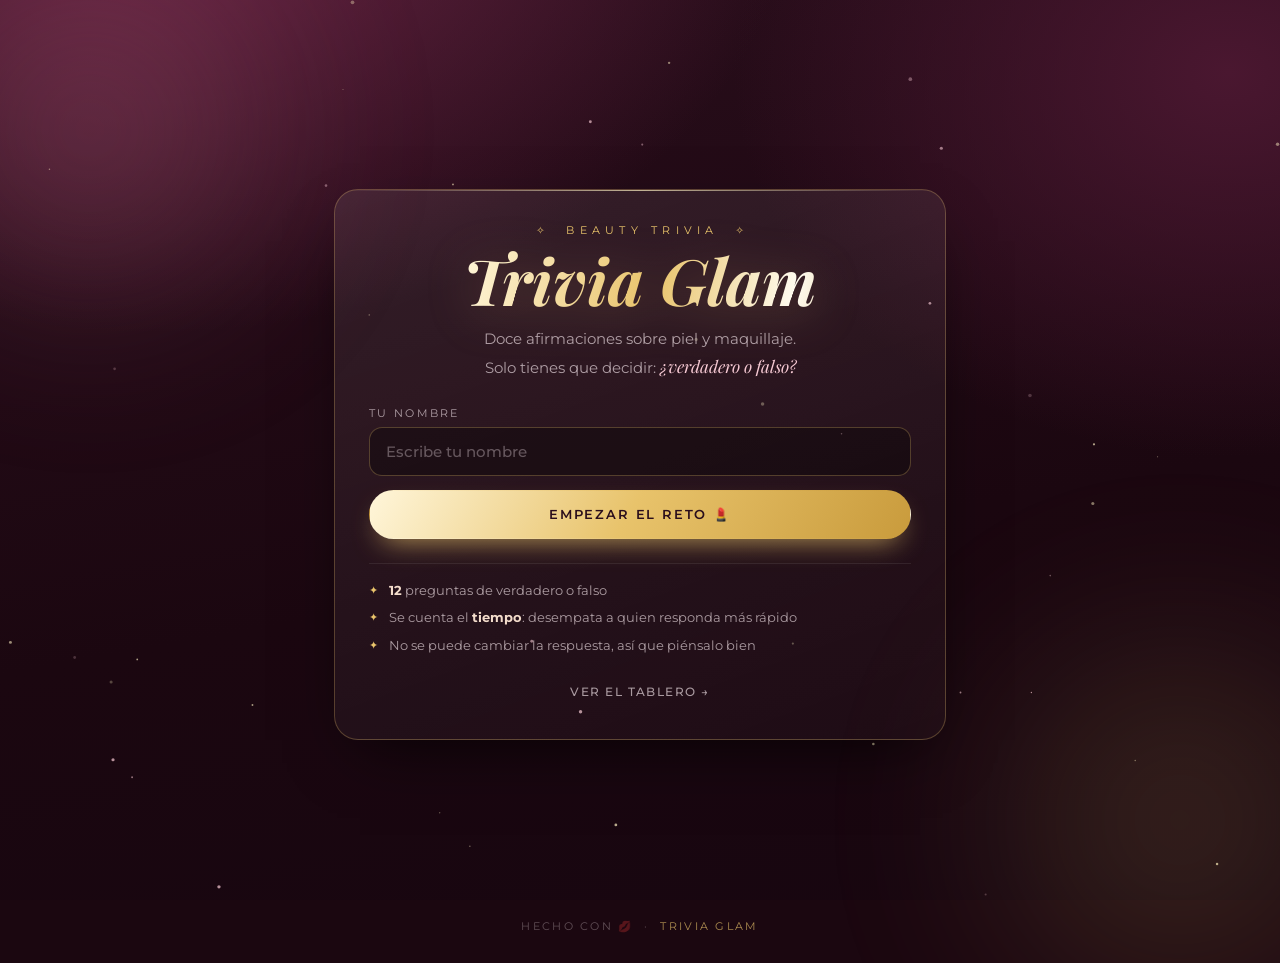
==== trivia-glam/index.html @ a7799510 "Añade Trivia Glam: reto de maquillaje con resultado y Top 10 Trivia estática de verdadero o falso, e" ====
<!DOCTYPE html>
<html lang="es">
<head>
<meta charset="UTF-8" />
<meta name="viewport" content="width=device-width, initial-scale=1.0, viewport-fit=cover" />
<title>Trivia Glam · Reto de Maquillaje</title>
<meta name="description" content="Trivia de verdadero o falso sobre maquillaje y cuidado de la piel, con resultado y Top 10." />
<meta name="theme-color" content="#2A0E1C" />
<link rel="icon" href="data:image/svg+xml,<svg xmlns='http://www.w3.org/2000/svg' viewBox='0 0 100 100'><text y='.9em' font-size='90'>💋</text></svg>" />
<link rel="preconnect" href="https://fonts.googleapis.com" />
<link rel="preconnect" href="https://fonts.gstatic.com" crossorigin />
<link href="https://fonts.googleapis.com/css2?family=Playfair+Display:ital,wght@0,500;0,700;1,600&family=Montserrat:wght@300;400;500;600;700&display=swap" rel="stylesheet" />
<link rel="stylesheet" href="css/styles.css" />
</head>
<body>

<canvas id="bgSparkles" class="bg-sparkles" aria-hidden="true"></canvas>
<div class="bg-glow bg-glow--1" aria-hidden="true"></div>
<div class="bg-glow bg-glow--2" aria-hidden="true"></div>

<main class="stage">

  <!-- ============ 1 · BIENVENIDA ============ -->
  <section class="screen is-active" id="scWelcome">
    <div class="card card--hero">
      <p class="kicker reveal" style="--d:.05s">✧ &nbsp;Beauty Trivia&nbsp; ✧</p>
      <h1 class="display reveal" style="--d:.14s"><span class="shine">Trivia Glam</span></h1>
      <p class="lead reveal" style="--d:.24s">
        Doce afirmaciones sobre piel y maquillaje.<br />Solo tienes que decidir: <em>¿verdadero o falso?</em>
      </p>

      <form class="entry reveal" style="--d:.34s" id="startForm" autocomplete="off">
        <label class="field">
          <span class="field__label">Tu nombre</span>
          <input id="nameInput" list="participantes" placeholder="Escribe tu nombre" required maxlength="40" />
        </label>
        <datalist id="participantes"></datalist>
        <button class="btn btn--gold btn--lg" type="submit">Empezar el reto 💄</button>
      </form>

      <ul class="rules reveal" style="--d:.44s">
        <li><b>12</b> preguntas de verdadero o falso</li>
        <li>Se cuenta el <b>tiempo</b>: desempata a quien responda más rápido</li>
        <li>No se puede cambiar la respuesta, así que piénsalo bien</li>
      </ul>

      <button class="link-btn link-btn--quiet reveal" style="--d:.5s" id="toBoardFromHome" type="button">Ver el tablero →</button>
    </div>
  </section>

  <!-- ============ 2 · PREGUNTAS ============ -->
  <section class="screen" id="scQuiz">
    <div class="quiz-top">
      <div class="progress">
        <div class="progress__bar"><span id="progressFill"></span></div>
        <span class="progress__count" id="progressCount">1 / 12</span>
      </div>
      <span class="timer" id="timer">0:00</span>
    </div>

    <div class="card card--question" id="questionCard">
      <p class="q-num" id="qNum">Pregunta 01</p>
      <p class="q-text" id="qText">—</p>

      <div class="answers" id="answers">
        <button class="ans ans--true" data-value="true" type="button">
          <span class="ans__mark">✓</span><span>Verdadero</span>
        </button>
        <button class="ans ans--false" data-value="false" type="button">
          <span class="ans__mark">✕</span><span>Falso</span>
        </button>
      </div>

      <div class="feedback" id="feedback" hidden>
        <p class="feedback__title" id="fbTitle">—</p>
        <p class="feedback__why" id="fbWhy">—</p>
        <button class="btn btn--gold" id="nextBtn" type="button">Siguiente</button>
      </div>
    </div>

    <p class="who">Respondiendo: <b id="whoName">—</b></p>
  </section>

  <!-- ============ 3 · RESULTADO ============ -->
  <section class="screen" id="scResult">
    <div class="card card--result">
      <p class="kicker">✧ &nbsp;Tu resultado&nbsp; ✧</p>
      <h2 class="display display--sm" id="resName">—</h2>

      <div class="score">
        <svg class="score__ring" viewBox="0 0 120 120" aria-hidden="true">
          <circle class="score__track" cx="60" cy="60" r="52" />
          <circle class="score__fill" id="scoreArc" cx="60" cy="60" r="52" />
        </svg>
        <div class="score__center">
          <span class="score__num" id="scoreNum">0</span>
          <span class="score__of">de 12</span>
        </div>
      </div>

      <p class="verdict" id="verdict">—</p>
      <p class="res-time">Tiempo: <b id="resTime">0:00</b></p>

      <div class="code-box">
        <p class="code-box__label">Tu código de resultado</p>
        <code id="resCode">—</code>
        <p class="code-box__hint">Cópialo y mándalo al grupo para entrar al Top 10.</p>
      </div>

      <div class="actions">
        <button class="btn btn--gold" id="copyResult" type="button">Copiar para el grupo</button>
        <button class="btn btn--ghost" id="toBoard" type="button">Ver tablero</button>
        <button class="btn btn--ghost" id="retry" type="button">Repetir</button>
      </div>

      <details class="review">
        <summary>Ver mis respuestas</summary>
        <ol class="review__list" id="reviewList"></ol>
      </details>
    </div>
  </section>

  <!-- ============ 4 · TABLERO ============ -->
  <section class="screen" id="scBoard">
    <div class="card">
      <div class="card__head">
        <h2 class="display display--xs">Top 10</h2>
        <span class="badge" id="boardCount">0</span>
      </div>

      <div class="podium" id="podium"></div>
      <ol class="rank" id="rank"></ol>
      <p class="board-empty" id="boardEmpty">Todavía no hay resultados. Pega abajo los códigos que te manden 👇</p>

      <details class="loader" id="loaderBox">
        <summary>Cargar resultados</summary>
        <p class="loader__hint">
          Pega aquí los códigos que te envíen —puede ser la conversación entera, se detectan solos—
          y pulsa <b>Agregar</b>.
        </p>
        <textarea id="codesInput" rows="5" spellcheck="false" placeholder="GLAM-… GLAM-… GLAM-…"></textarea>
        <div class="loader__actions">
          <button class="btn btn--gold" id="addCodes" type="button">Agregar</button>
          <button class="btn btn--ghost" id="copyTop" type="button">Copiar Top 10</button>
          <button class="btn btn--ghost btn--danger" id="clearBoard" type="button">Vaciar tablero</button>
        </div>
        <p class="loader__status" id="loaderStatus"></p>

        <div class="manual">
          <p class="loader__hint">¿Alguien te mandó una captura? Agrégala a mano:</p>
          <div class="manual__row">
            <input id="mName" placeholder="Nombre" maxlength="40" />
            <input id="mScore" type="number" min="0" max="12" placeholder="Aciertos" />
            <input id="mTime" placeholder="Tiempo (1:45)" />
            <button class="btn btn--ghost" id="addManual" type="button">Agregar</button>
          </div>
        </div>
      </details>

      <button class="link-btn link-btn--quiet" id="backHome" type="button">← Volver al inicio</button>
    </div>
  </section>

</main>

<footer class="foot">Hecho con 💋 &nbsp;·&nbsp; <span>Trivia Glam</span></footer>

<script src="js/preguntas.js"></script>
<script src="js/participantes.js"></script>
<script src="js/app.js"></script>
</body>
</html>
---- trivia-glam/css/styles.css ----
/* ============================================================
   Trivia Glam · reto de maquillaje
   Misma familia visual que la ruleta del sorteo:
   vino profundo, oro, rosa empolvado.
   ============================================================ */

:root{
  --wine-900:#1B0710;
  --wine-800:#2A0E1C;
  --plum:#5A1F3D;
  --rose:#E2879B;
  --rose-soft:#F6C9D3;
  --nude:#F3DCCB;
  --gold:#E8C36B;
  --gold-lt:#FFF3C4;
  --green:#7FD1A6;
  --red:#F2879A;
  --ink:#FFF1F5;
  --ink-dim:rgba(255,241,245,.62);
  --line:rgba(232,195,107,.28);
  --glass:rgba(255,255,255,.05);

  --serif:"Playfair Display","Didot","Bodoni MT","Hoefler Text",Garamond,Georgia,serif;
  --sans:"Montserrat","Avenir Next",system-ui,-apple-system,"Segoe UI",Roboto,sans-serif;

  --shadow:0 26px 64px -26px rgba(0,0,0,.8);
  color-scheme:dark;
}

*{box-sizing:border-box}
html,body{height:100%}
html{background:var(--wine-900)}
[hidden]{display:none!important}

body{
  margin:0;font-family:var(--sans);color:var(--ink);
  background:
    radial-gradient(1100px 760px at 12% -12%, #6B2545 0%, transparent 58%),
    radial-gradient(900px 700px at 96% 8%, #4A1730 0%, transparent 55%),
    linear-gradient(170deg,var(--wine-800) 0%, var(--wine-900) 60%, #170610 100%);
  background-attachment:fixed;
  -webkit-font-smoothing:antialiased;
  overflow-x:hidden;
}

.bg-sparkles{position:fixed;inset:0;width:100%;height:100%;z-index:0;pointer-events:none}
.bg-glow{position:fixed;border-radius:50%;filter:blur(90px);opacity:.34;z-index:0;pointer-events:none;animation:drift 24s ease-in-out infinite alternate}
.bg-glow--1{width:480px;height:480px;left:-150px;top:-110px;background:radial-gradient(circle,#C4708A,transparent 68%)}
.bg-glow--2{width:520px;height:520px;right:-160px;bottom:-180px;background:radial-gradient(circle,#E8C36B,transparent 70%);opacity:.2;animation-delay:-9s}
@keyframes drift{0%{transform:translate3d(0,0,0)}100%{transform:translate3d(30px,-40px,0) scale(1.1)}}

.reveal{opacity:0;transform:translateY(20px);animation:reveal .8s cubic-bezier(.2,.8,.25,1) forwards;animation-delay:var(--d,0s)}
@keyframes reveal{to{opacity:1;transform:none}}

/* ---------- layout ---------- */
.stage{
  position:relative;z-index:2;
  max-width:660px;margin:0 auto;
  padding:clamp(22px,5vw,52px) clamp(16px,4vw,24px) 24px;
  min-height:100%;display:flex;flex-direction:column;justify-content:center;
}
.screen{display:none}
.screen.is-active{display:block;animation:screenIn .5s cubic-bezier(.2,.85,.3,1) both}
@keyframes screenIn{from{opacity:0;transform:translateY(14px) scale(.99)}to{opacity:1;transform:none}}

.card{
  position:relative;border-radius:24px;padding:clamp(22px,4.6vw,34px);
  background:linear-gradient(160deg,rgba(255,255,255,.08),rgba(255,255,255,.022));
  border:1px solid var(--line);box-shadow:var(--shadow);backdrop-filter:blur(14px);
  overflow:hidden;
}
.card::before{content:"";position:absolute;inset:0 0 auto;height:1px;background:linear-gradient(90deg,transparent,rgba(255,243,196,.7),transparent)}
.card--hero,.card--result{text-align:center}
.card__head{display:flex;align-items:center;justify-content:space-between;gap:12px;margin-bottom:16px}

/* ---------- tipografía ---------- */
.kicker{margin:0 0 10px;font-size:10.5px;letter-spacing:.5em;text-transform:uppercase;color:var(--gold);text-indent:.5em}
.display{
  margin:0;font-family:var(--serif);font-weight:700;font-style:italic;line-height:1.02;
  font-size:clamp(38px,9vw,64px);text-wrap:balance;
}
.display--sm{font-size:clamp(26px,6vw,40px)}
.display--xs{font-size:clamp(22px,5vw,30px);font-style:normal;font-weight:600;letter-spacing:.02em}
.shine{
  background:linear-gradient(100deg,#FFF6DA 0%,#E8C36B 22%,#FFFBEF 38%,#C99B3C 55%,#FFF3C4 72%,#E8C36B 100%);
  background-size:250% 100%;-webkit-background-clip:text;background-clip:text;color:transparent;
  animation:shine 7s linear infinite;filter:drop-shadow(0 6px 24px rgba(232,195,107,.26));
}
@keyframes shine{to{background-position:250% 50%}}
.lead{margin:14px auto 0;max-width:38ch;font-size:15px;line-height:1.7;color:var(--ink-dim)}
.lead em{color:var(--rose-soft);font-family:var(--serif);font-size:17px}

/* ---------- formulario ---------- */
.entry{margin-top:26px;display:flex;flex-direction:column;gap:14px}
.field{display:flex;flex-direction:column;gap:7px;text-align:left}
.field__label{font-size:10.5px;letter-spacing:.22em;text-transform:uppercase;color:var(--ink-dim)}
.field input,.manual__row input,#codesInput{
  width:100%;border-radius:13px;padding:14px 16px;
  background:rgba(0,0,0,.3);color:var(--ink);border:1px solid var(--line);
  font:500 15px var(--sans);outline:none;transition:border-color .25s,box-shadow .25s;
}
.field input::placeholder,.manual__row input::placeholder,#codesInput::placeholder{color:rgba(255,241,245,.32)}
.field input:focus,.manual__row input:focus,#codesInput:focus{border-color:var(--gold);box-shadow:0 0 0 3px rgba(232,195,107,.16)}

.rules{
  list-style:none;margin:24px 0 0;padding:18px 0 0;display:flex;flex-direction:column;gap:9px;
  border-top:1px solid rgba(255,255,255,.08);font-size:12.5px;color:var(--ink-dim);text-align:left;
}
.rules li{padding-left:20px;position:relative;line-height:1.5}
.rules li::before{content:"✦";position:absolute;left:0;color:var(--gold);font-size:11px}
.rules b{color:var(--nude)}

/* ---------- botones ---------- */
.btn{
  font:600 12px/1 var(--sans);letter-spacing:.14em;text-transform:uppercase;
  padding:14px 22px;border-radius:999px;cursor:pointer;border:1px solid transparent;
  transition:transform .22s cubic-bezier(.2,1.3,.4,1),box-shadow .22s,background .22s,color .22s;
}
.btn:hover{transform:translateY(-2px)}
.btn:active{transform:translateY(0)}
.btn:focus-visible{outline:2px solid var(--gold);outline-offset:3px}
.btn--lg{padding:17px 26px;font-size:13px}
.btn--gold{color:#2A0E1C;background:linear-gradient(120deg,#FFF6DA,#E8C36B 48%,#C99B3C);box-shadow:0 12px 28px -12px rgba(232,195,107,.85);position:relative;overflow:hidden}
.btn--gold::after{
  content:"";position:absolute;top:0;left:-60%;width:40%;height:100%;
  background:linear-gradient(100deg,transparent,rgba(255,255,255,.7),transparent);
  transform:skewX(-20deg);animation:sweep 3.6s ease-in-out infinite;
}
@keyframes sweep{0%{left:-60%}45%,100%{left:130%}}
.btn--ghost{color:var(--rose-soft);border-color:var(--line);background:var(--glass)}
.btn--ghost:hover{color:var(--gold);border-color:var(--gold);background:rgba(232,195,107,.1)}
.btn--danger:hover{color:#FFC9D3;border-color:rgba(242,135,154,.7);background:rgba(242,135,154,.12)}

.link-btn{
  background:none;border:0;color:var(--rose);font:500 12px var(--sans);letter-spacing:.12em;
  text-transform:uppercase;cursor:pointer;padding:6px 2px;transition:color .25s;
}
.link-btn:hover{color:var(--gold)}
.link-btn--quiet{display:block;margin:22px auto 0;color:var(--ink-dim)}

/* ---------- quiz ---------- */
.quiz-top{display:flex;align-items:center;gap:14px;margin-bottom:16px}
.progress{flex:1;display:flex;align-items:center;gap:12px}
.progress__bar{flex:1;height:6px;border-radius:99px;background:rgba(255,255,255,.1);overflow:hidden}
.progress__bar span{
  display:block;height:100%;width:0;border-radius:99px;
  background:linear-gradient(90deg,#E2879B,#E8C36B);
  transition:width .5s cubic-bezier(.2,.9,.3,1);
}
.progress__count,.timer{
  font-size:11.5px;letter-spacing:.12em;color:var(--ink-dim);
  font-variant-numeric:tabular-nums;white-space:nowrap;
}
.timer{color:var(--gold);font-weight:600}

.card--question{min-height:340px;display:flex;flex-direction:column}
.q-num{margin:0 0 12px;font-size:10.5px;letter-spacing:.34em;text-transform:uppercase;color:var(--gold);text-indent:.34em}
.q-text{
  margin:0 0 26px;font-family:var(--serif);font-size:clamp(20px,4.6vw,27px);line-height:1.4;
  text-wrap:balance;color:var(--ink);
}
.answers{display:grid;grid-template-columns:1fr 1fr;gap:12px;margin-top:auto}
@media (max-width:420px){.answers{grid-template-columns:1fr}}
.ans{
  display:flex;align-items:center;justify-content:center;gap:10px;
  padding:20px 16px;border-radius:16px;cursor:pointer;
  font:600 13.5px var(--sans);letter-spacing:.1em;text-transform:uppercase;
  color:var(--ink);background:rgba(255,255,255,.06);border:1px solid rgba(255,255,255,.12);
  transition:transform .22s cubic-bezier(.2,1.3,.4,1),background .22s,border-color .22s,opacity .22s;
}
.ans:hover:not(:disabled){transform:translateY(-3px);background:rgba(255,255,255,.11);border-color:var(--gold)}
.ans:focus-visible{outline:2px solid var(--gold);outline-offset:3px}
.ans:disabled{cursor:default}
.ans__mark{
  width:26px;height:26px;border-radius:50%;display:grid;place-items:center;font-size:13px;
  background:rgba(255,255,255,.1);
}
.ans--true .ans__mark{color:var(--green)}
.ans--false .ans__mark{color:var(--red)}
.ans.is-right{background:rgba(127,209,166,.18);border-color:rgba(127,209,166,.75);animation:rightPop .5s cubic-bezier(.2,1.4,.4,1)}
.ans.is-wrong{background:rgba(242,135,154,.16);border-color:rgba(242,135,154,.7);animation:shake .4s}
.ans.is-dim{opacity:.34}
@keyframes rightPop{0%{transform:scale(1)}45%{transform:scale(1.05)}100%{transform:scale(1)}}
@keyframes shake{0%,100%{transform:translateX(0)}25%{transform:translateX(-6px)}75%{transform:translateX(6px)}}

.feedback{margin-top:18px;padding-top:18px;border-top:1px solid rgba(255,255,255,.1);animation:reveal .45s ease both}
.feedback__title{margin:0 0 8px;font:700 13px var(--sans);letter-spacing:.16em;text-transform:uppercase}
.feedback__title.ok{color:var(--green)}
.feedback__title.no{color:var(--red)}
.feedback__why{margin:0 0 16px;font-size:14px;line-height:1.65;color:var(--ink-dim)}
.who{margin:16px 0 0;text-align:center;font-size:11.5px;letter-spacing:.14em;text-transform:uppercase;color:rgba(255,241,245,.4)}
.who b{color:var(--rose-soft)}

/* ---------- resultado ---------- */
.score{position:relative;width:170px;height:170px;margin:22px auto 6px}
.score__ring{width:100%;height:100%;transform:rotate(-90deg)}
.score__track{fill:none;stroke:rgba(255,255,255,.1);stroke-width:9}
/* sin filter: un filtro aquí crea una capa que deja ver un rectángulo
   sobre el backdrop-filter de la tarjeta */
.score__fill{
  fill:none;stroke:var(--gold);stroke-width:9;stroke-linecap:round;
  stroke-dasharray:327;stroke-dashoffset:327;
  transition:stroke-dashoffset 1.3s cubic-bezier(.2,.9,.3,1);
}
.score__center{position:absolute;inset:0;display:grid;place-content:center;gap:2px;text-align:center}
.score__num{font-family:var(--serif);font-size:52px;font-weight:700;line-height:1;color:var(--gold-lt);font-variant-numeric:tabular-nums}
.score__of{font-size:10.5px;letter-spacing:.24em;text-transform:uppercase;color:var(--ink-dim)}
.verdict{margin:10px auto 0;max-width:34ch;font-family:var(--serif);font-style:italic;font-size:19px;color:var(--rose-soft);text-wrap:balance}
.res-time{margin:8px 0 0;font-size:12px;letter-spacing:.1em;text-transform:uppercase;color:var(--ink-dim)}
.res-time b{color:var(--nude);font-variant-numeric:tabular-nums}

.code-box{
  margin:24px 0 20px;padding:16px;border-radius:16px;
  background:rgba(0,0,0,.26);border:1px dashed rgba(232,195,107,.45);
}
.code-box__label{margin:0 0 8px;font-size:10px;letter-spacing:.24em;text-transform:uppercase;color:var(--gold)}
.code-box code{
  display:block;word-break:break-all;font:600 12.5px/1.6 ui-monospace,SFMono-Regular,Menlo,Consolas,monospace;
  color:var(--nude);
}
.code-box__hint{margin:10px 0 0;font-size:12px;color:var(--ink-dim);line-height:1.5}
.actions{display:flex;flex-wrap:wrap;gap:9px;justify-content:center}

.review{margin-top:22px;text-align:left}
.review summary{
  cursor:pointer;font-size:11.5px;letter-spacing:.14em;text-transform:uppercase;color:var(--ink-dim);
  padding:8px 0;list-style:none;
}
.review summary::-webkit-details-marker{display:none}
.review summary::before{content:"▸ ";color:var(--gold)}
.review[open] summary::before{content:"▾ "}
.review__list{margin:10px 0 0;padding-left:20px;display:flex;flex-direction:column;gap:10px}
.review__list li{font-size:13px;line-height:1.55;color:var(--ink-dim)}
.review__list li b{color:var(--nude);font-weight:600}
.review__list li.ok::marker{color:var(--green)}
.review__list li.no::marker{color:var(--red)}

/* ---------- tablero ---------- */
.badge{min-width:26px;text-align:center;font:600 12px var(--sans);padding:4px 10px;border-radius:999px;background:linear-gradient(120deg,#FFF3C4,#E8C36B);color:#2A0E1C}

.podium{display:grid;grid-template-columns:1fr 1.15fr 1fr;gap:8px;align-items:end;margin:4px 0 18px}
.podium:empty{display:none}
.pod{
  border-radius:16px 16px 10px 10px;padding:14px 8px 12px;text-align:center;
  background:linear-gradient(170deg,rgba(255,255,255,.1),rgba(255,255,255,.03));
  border:1px solid var(--line);animation:podIn .6s cubic-bezier(.2,1.2,.35,1) both;
}
.pod--1{border-color:rgba(232,195,107,.75);box-shadow:0 0 30px -8px rgba(232,195,107,.5);padding-top:22px;animation-delay:.1s}
.pod--2{animation-delay:.02s}
.pod--3{animation-delay:.16s}
@keyframes podIn{from{opacity:0;transform:translateY(16px)}to{opacity:1;transform:none}}
.pod__crown{font-size:22px;line-height:1}
.pod__name{margin:7px 0 3px;font-family:var(--serif);font-size:14px;line-height:1.25;color:var(--ink);word-break:break-word}
.pod__score{font-size:11px;letter-spacing:.1em;color:var(--gold);font-variant-numeric:tabular-nums}
.pod__time{font-size:10.5px;color:var(--ink-dim);font-variant-numeric:tabular-nums}

.rank{list-style:none;margin:0;padding:0;display:flex;flex-direction:column;gap:7px}
.rank li{
  display:flex;align-items:center;gap:12px;padding:11px 14px;border-radius:13px;
  background:rgba(255,255,255,.05);border:1px solid rgba(255,255,255,.08);font-size:13.5px;
  animation:reveal .45s ease both;
}
.rank li .pos{font-family:var(--serif);font-style:italic;color:var(--gold);min-width:22px;font-variant-numeric:tabular-nums}
.rank li .nm{flex:1;min-width:0;overflow:hidden;text-overflow:ellipsis;white-space:nowrap}
.rank li .sc{font-weight:600;color:var(--nude);font-variant-numeric:tabular-nums}
.rank li .tm{font-size:11.5px;color:var(--ink-dim);font-variant-numeric:tabular-nums;min-width:44px;text-align:right}
.board-empty{margin:6px 0 0;text-align:center;font-size:13px;font-style:italic;color:var(--ink-dim);line-height:1.6}

.loader{margin-top:22px;border-top:1px solid rgba(255,255,255,.09);padding-top:14px}
.loader summary{cursor:pointer;font-size:11.5px;letter-spacing:.14em;text-transform:uppercase;color:var(--gold);padding:6px 0;list-style:none}
.loader summary::-webkit-details-marker{display:none}
.loader summary::before{content:"▸ ";}
.loader[open] summary::before{content:"▾ ";}
.loader__hint{margin:10px 0;font-size:12.5px;line-height:1.6;color:var(--ink-dim)}
#codesInput{resize:vertical;font:500 12.5px/1.6 ui-monospace,SFMono-Regular,Menlo,Consolas,monospace}
.loader__actions{display:flex;flex-wrap:wrap;gap:8px;margin-top:10px}
.loader__status{margin:10px 0 0;font-size:12.5px;color:var(--gold);min-height:18px}
.manual{margin-top:16px;padding-top:14px;border-top:1px dashed rgba(255,255,255,.12)}
.manual__row{display:grid;grid-template-columns:1.4fr .8fr .9fr auto;gap:7px}
@media (max-width:560px){.manual__row{grid-template-columns:1fr 1fr}.manual__row .btn{grid-column:1/-1}}
.manual__row input{padding:11px 12px;font-size:13px}

.foot{
  position:relative;z-index:2;text-align:center;padding:20px 20px 30px;
  font-size:10.5px;letter-spacing:.22em;text-transform:uppercase;color:rgba(255,241,245,.3);
}
.foot span{color:var(--gold);opacity:.7}

@media (prefers-reduced-motion:reduce){
  *,*::before,*::after{animation-duration:.01ms!important;animation-iteration-count:1!important;transition-duration:.01ms!important}
}
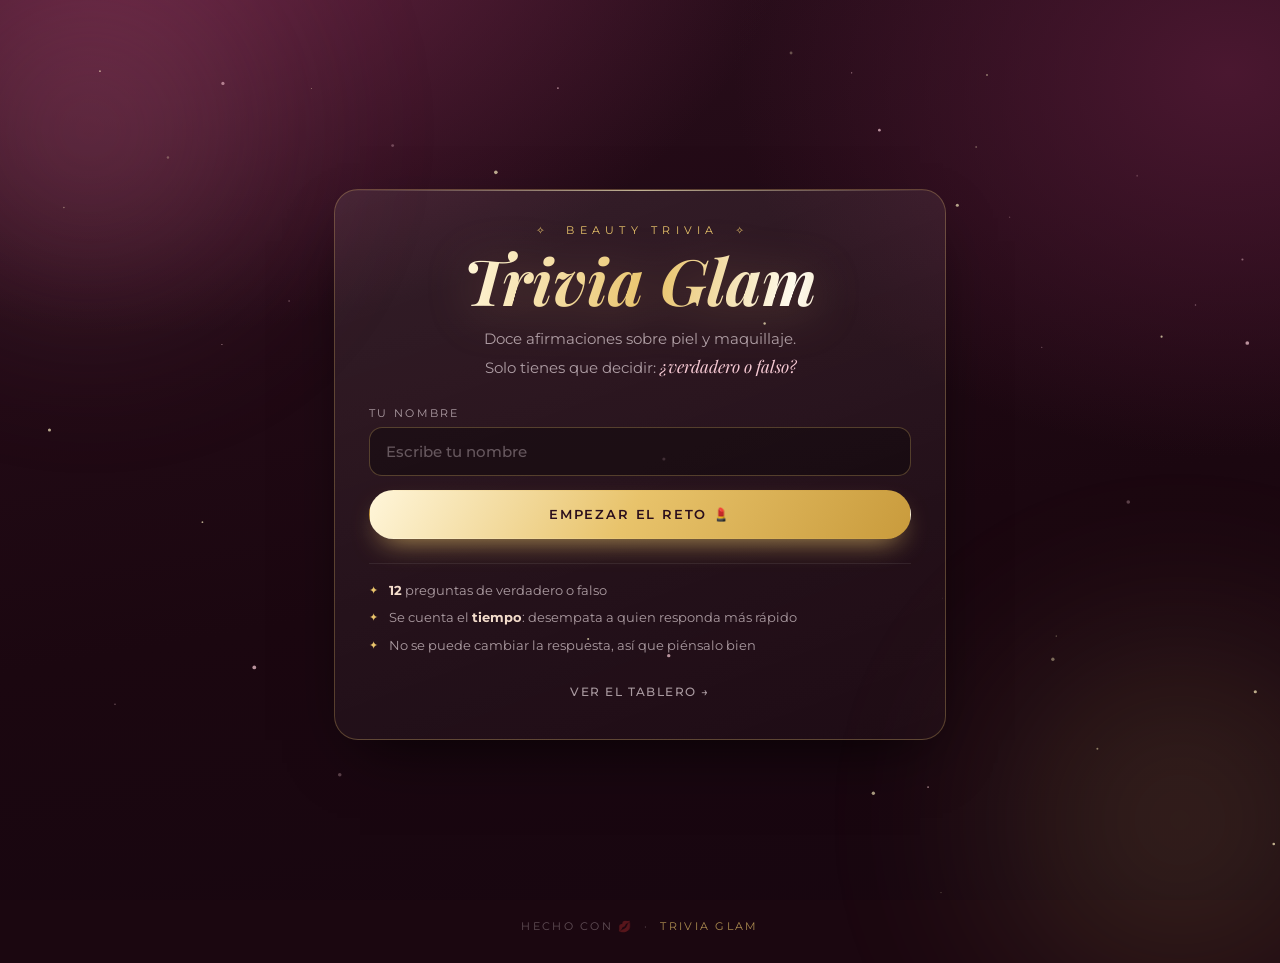
==== commit 408757b3: "Protege el tablero: respaldo restaurable y envío en un toque El tablero solo vive en el navegador de" ====
--- a/trivia-glam/index.html
+++ b/trivia-glam/index.html
@@ -108,7 +108,7 @@
       </div>
 
       <div class="actions">
-        <button class="btn btn--gold" id="copyResult" type="button">Copiar para el grupo</button>
+        <button class="btn btn--gold" id="copyResult" type="button">Enviar mi resultado</button>
         <button class="btn btn--ghost" id="toBoard" type="button">Ver tablero</button>
         <button class="btn btn--ghost" id="retry" type="button">Repetir</button>
       </div>
@@ -142,9 +142,15 @@
         <div class="loader__actions">
           <button class="btn btn--gold" id="addCodes" type="button">Agregar</button>
           <button class="btn btn--ghost" id="copyTop" type="button">Copiar Top 10</button>
+          <button class="btn btn--ghost" id="backupBoard" type="button">Copiar respaldo</button>
           <button class="btn btn--ghost btn--danger" id="clearBoard" type="button">Vaciar tablero</button>
         </div>
         <p class="loader__status" id="loaderStatus"></p>
+        <p class="loader__hint loader__hint--warn">
+          ⚠ El tablero vive solo en <b>este</b> navegador. Guarda de vez en cuando el
+          <b>respaldo</b> en una nota o en tu chat: si cambias de aparato o borras los datos,
+          pégalo aquí arriba y el Top 10 vuelve entero.
+        </p>
 
         <div class="manual">
           <p class="loader__hint">¿Alguien te mandó una captura? Agrégala a mano:</p>
--- a/trivia-glam/css/styles.css
+++ b/trivia-glam/css/styles.css
@@ -275,6 +275,12 @@
 #codesInput{resize:vertical;font:500 12.5px/1.6 ui-monospace,SFMono-Regular,Menlo,Consolas,monospace}
 .loader__actions{display:flex;flex-wrap:wrap;gap:8px;margin-top:10px}
 .loader__status{margin:10px 0 0;font-size:12.5px;color:var(--gold);min-height:18px}
+.loader__hint--warn{
+  margin-top:12px;padding:11px 13px;border-radius:12px;
+  background:rgba(242,135,154,.09);border:1px solid rgba(242,135,154,.3);
+  font-size:12px;color:var(--rose-soft);
+}
+.loader__hint--warn b{color:var(--nude)}
 .manual{margin-top:16px;padding-top:14px;border-top:1px dashed rgba(255,255,255,.12)}
 .manual__row{display:grid;grid-template-columns:1.4fr .8fr .9fr auto;gap:7px}
 @media (max-width:560px){.manual__row{grid-template-columns:1fr 1fr}.manual__row .btn{grid-column:1/-1}}
